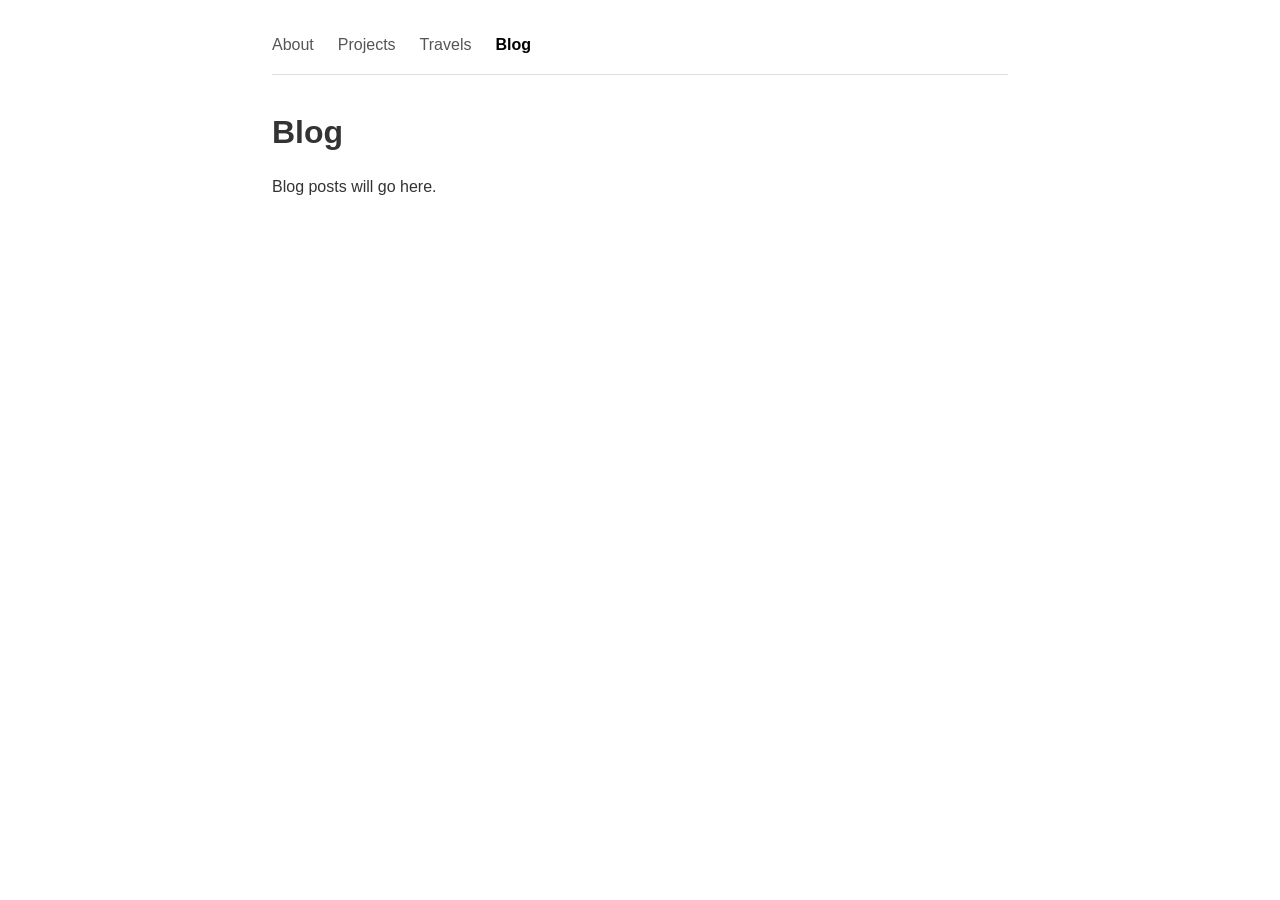
==== blog.html @ fbaeb0ab "Add site structure with About, Projects, Travels, and Blog pages" ====
<!DOCTYPE html>
<html lang="en">
<head>
    <meta charset="UTF-8">
    <meta name="viewport" content="width=device-width, initial-scale=1.0">
    <title>Blog - JP Sayre</title>
    <link rel="stylesheet" href="styles.css">
</head>
<body>
    <nav>
        <a href="index.html">About</a>
        <a href="projects.html">Projects</a>
        <a href="travels.html">Travels</a>
        <a href="blog.html" class="active">Blog</a>
    </nav>
    <main>
        <h1>Blog</h1>
        <p>Blog posts will go here.</p>
    </main>
</body>
</html>
---- styles.css ----
* {
    margin: 0;
    padding: 0;
    box-sizing: border-box;
}

body {
    font-family: -apple-system, BlinkMacSystemFont, "Segoe UI", Roboto, sans-serif;
    line-height: 1.6;
    color: #333;
    max-width: 800px;
    margin: 0 auto;
    padding: 2rem;
}

nav {
    display: flex;
    gap: 1.5rem;
    margin-bottom: 2rem;
    border-bottom: 1px solid #ddd;
    padding-bottom: 1rem;
}

nav a {
    text-decoration: none;
    color: #555;
}

nav a.active {
    color: #000;
    font-weight: 600;
}

nav a:hover {
    color: #000;
}

h1 {
    margin-bottom: 1rem;
}

p {
    margin-bottom: 1rem;
}
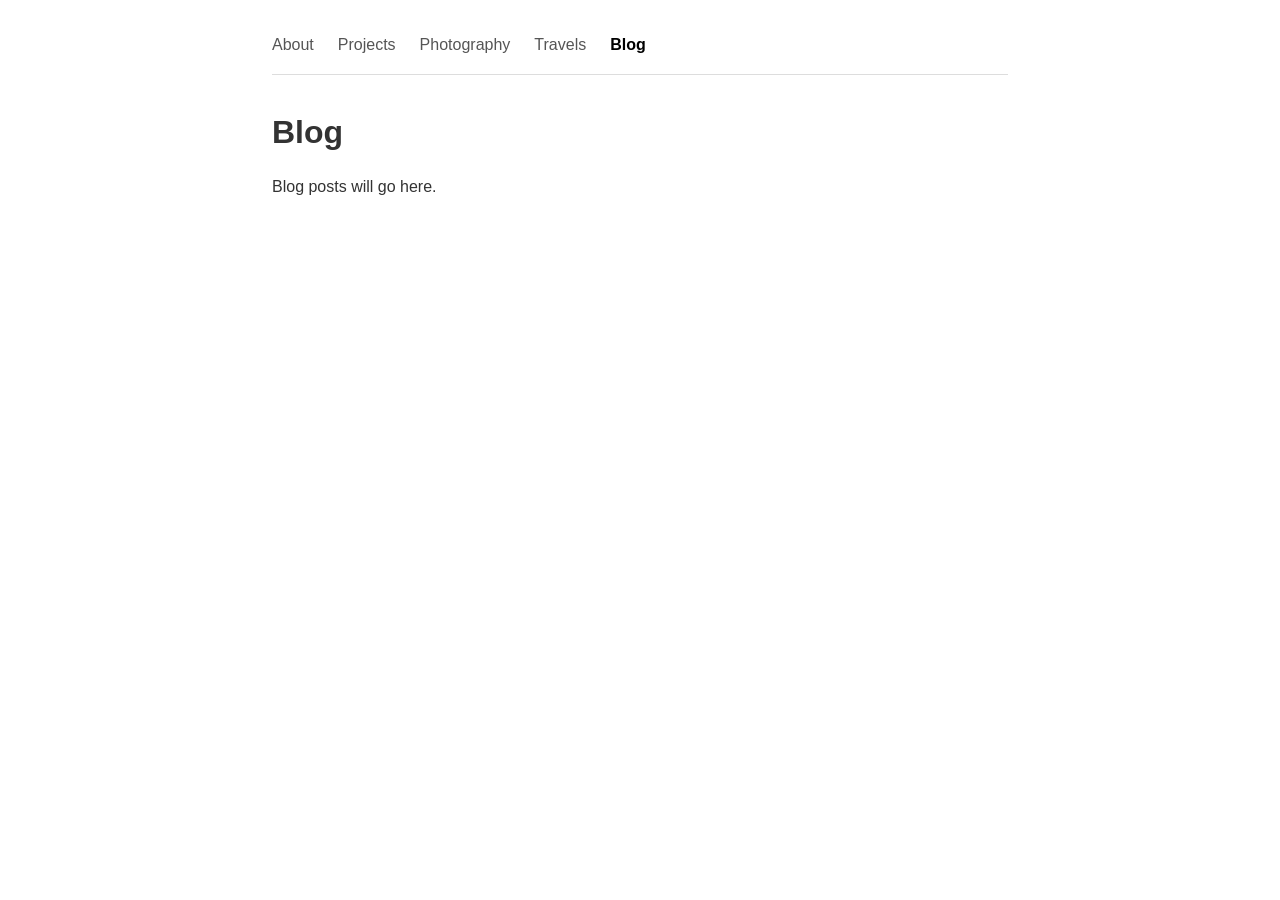
==== commit 8aed81dc: "Add photography page with gallery and lightbox, add Cozumel" ====
--- a/blog.html
+++ b/blog.html
@@ -10,6 +10,7 @@
     <nav>
         <a href="index.html">About</a>
         <a href="projects.html">Projects</a>
+        <a href="photography.html">Photography</a>
         <a href="travels.html">Travels</a>
         <a href="blog.html" class="active">Blog</a>
     </nav>
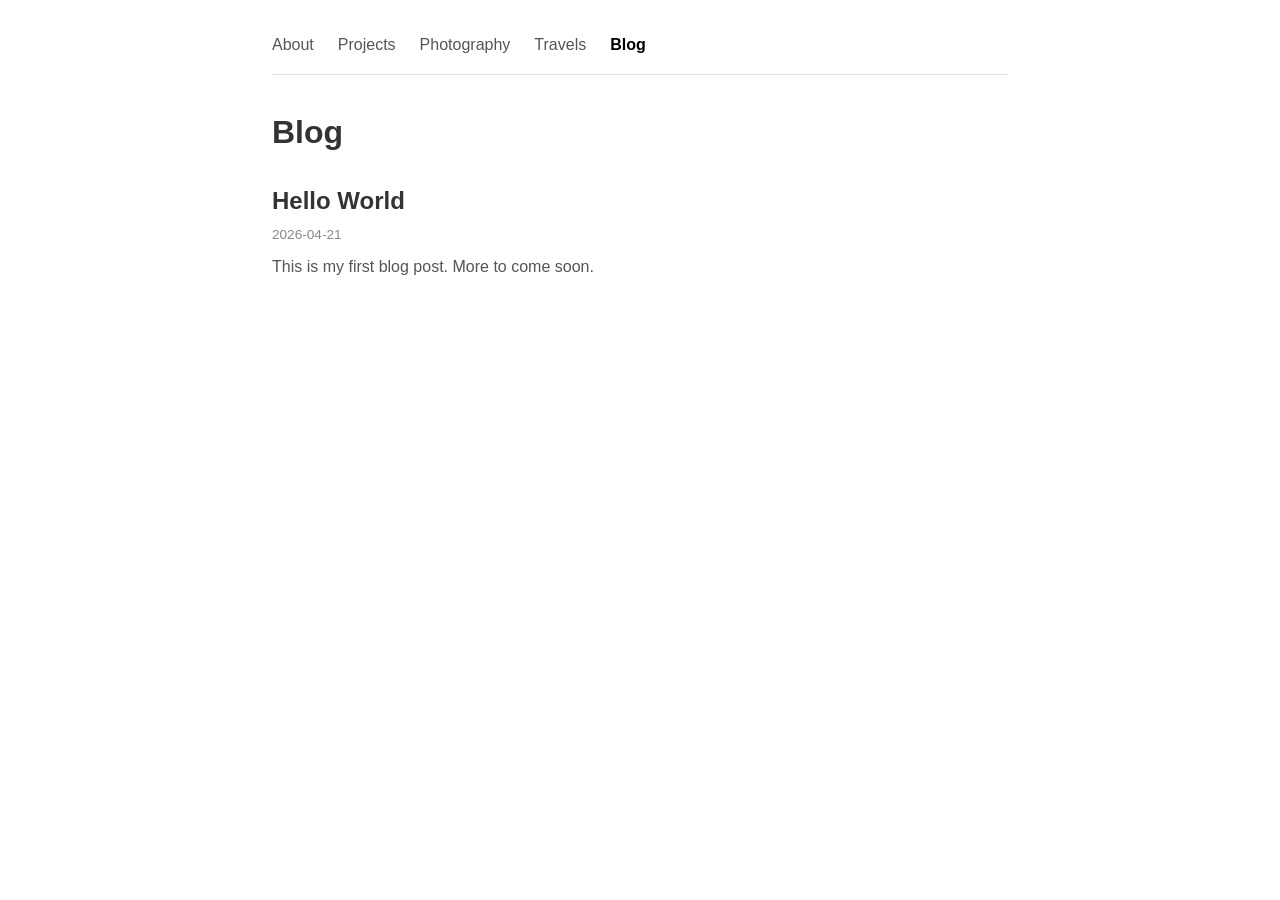
==== commit e096c2f7: "Add blog system with markdown posts and build script" ====
--- a/blog.html
+++ b/blog.html
@@ -3,8 +3,40 @@
 <head>
     <meta charset="UTF-8">
     <meta name="viewport" content="width=device-width, initial-scale=1.0">
-    <title>Blog - JP Sayre</title>
+    <title>Blog - Jeff Sayre</title>
     <link rel="stylesheet" href="styles.css">
+    <style>
+        .blog-post {
+            margin-bottom: 2rem;
+            padding-bottom: 1.5rem;
+            border-bottom: 1px solid #eee;
+        }
+        .blog-post:last-child {
+            border-bottom: none;
+        }
+        .blog-post h2 {
+            margin-bottom: 0.25rem;
+        }
+        .blog-post h2 a {
+            text-decoration: none;
+            color: #333;
+        }
+        .blog-post h2 a:hover {
+            color: #000;
+        }
+        .blog-date {
+            color: #888;
+            font-size: 0.85rem;
+            margin-bottom: 0.5rem;
+        }
+        .blog-summary {
+            color: #555;
+        }
+        .empty-state {
+            color: #888;
+            font-style: italic;
+        }
+    </style>
 </head>
 <body>
     <nav>
@@ -16,7 +48,26 @@
     </nav>
     <main>
         <h1>Blog</h1>
-        <p>Blog posts will go here.</p>
+        <div id="blog-list"></div>
     </main>
+
+    <script src="blog-data.js"></script>
+    <script>
+        var list = document.getElementById("blog-list");
+
+        if (!BLOG_POSTS || BLOG_POSTS.length === 0) {
+            list.innerHTML = '<p class="empty-state">Posts coming soon.</p>';
+        } else {
+            BLOG_POSTS.forEach(function(post) {
+                var div = document.createElement("div");
+                div.className = "blog-post";
+                div.innerHTML =
+                    '<h2><a href="' + post.url + '">' + post.title + '</a></h2>' +
+                    '<div class="blog-date">' + post.date + '</div>' +
+                    '<p class="blog-summary">' + post.summary + '</p>';
+                list.appendChild(div);
+            });
+        }
+    </script>
 </body>
 </html>
--- a/styles.css
+++ b/styles.css
@@ -15,7 +15,8 @@
 
 nav {
     display: flex;
-    gap: 1.5rem;
+    flex-wrap: wrap;
+    gap: 0.75rem 1.5rem;
     margin-bottom: 2rem;
     border-bottom: 1px solid #ddd;
     padding-bottom: 1rem;
@@ -39,6 +40,69 @@
     margin-bottom: 1rem;
 }
 
+h2 {
+    margin-top: 1.5rem;
+    margin-bottom: 0.5rem;
+}
+
 p {
     margin-bottom: 1rem;
 }
+
+ul {
+    padding-left: 1.5rem;
+    margin-bottom: 1rem;
+}
+
+.about-photo {
+    position: absolute;
+    left: -125px;
+}
+
+.about-photo img {
+    width: 105px;
+    height: 105px;
+    object-fit: cover;
+    border-radius: 50%;
+    display: block;
+}
+
+main {
+    position: relative;
+}
+
+.project {
+    margin-bottom: 2.5rem;
+    padding-bottom: 2rem;
+    border-bottom: 1px solid #eee;
+}
+
+.project h2 {
+    margin-bottom: 0.25rem;
+}
+
+.project h3 {
+    margin-top: 1rem;
+    margin-bottom: 0.5rem;
+    font-size: 1rem;
+}
+
+.project ul {
+    padding-left: 1.5rem;
+}
+
+.project li {
+    margin-bottom: 0.25rem;
+}
+
+@media (max-width: 600px) {
+    body {
+        padding: 1rem;
+    }
+
+    .about-photo {
+        position: static;
+        text-align: center;
+        margin-bottom: 1rem;
+    }
+}
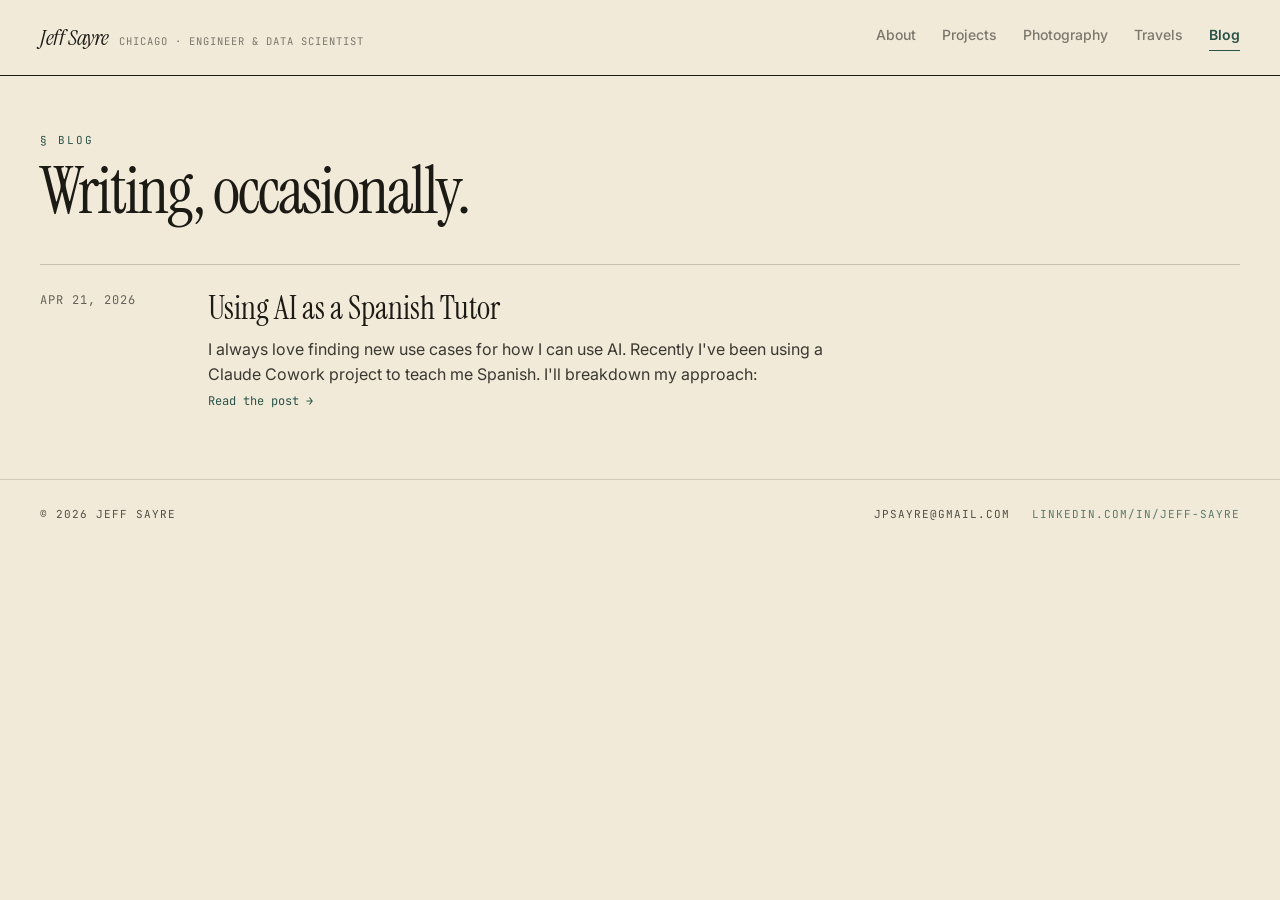
==== commit 24fb40dd: "Complete site redesign: Field Notes style with cream paper, serif display, pine accent" ====
--- a/blog.html
+++ b/blog.html
@@ -4,52 +4,40 @@
     <meta charset="UTF-8">
     <meta name="viewport" content="width=device-width, initial-scale=1.0">
     <title>Blog - Jeff Sayre</title>
+    <link rel="preconnect" href="https://fonts.googleapis.com">
+    <link rel="preconnect" href="https://fonts.gstatic.com" crossorigin>
+    <link href="https://fonts.googleapis.com/css2?family=Instrument+Serif:ital@0;1&family=Inter:wght@400;500;600;700&family=JetBrains+Mono:wght@400;500&display=swap" rel="stylesheet">
     <link rel="stylesheet" href="styles.css">
-    <style>
-        .blog-post {
-            margin-bottom: 2rem;
-            padding-bottom: 1.5rem;
-            border-bottom: 1px solid #eee;
-        }
-        .blog-post:last-child {
-            border-bottom: none;
-        }
-        .blog-post h2 {
-            margin-bottom: 0.25rem;
-        }
-        .blog-post h2 a {
-            text-decoration: none;
-            color: #333;
-        }
-        .blog-post h2 a:hover {
-            color: #000;
-        }
-        .blog-date {
-            color: #888;
-            font-size: 0.85rem;
-            margin-bottom: 0.5rem;
-        }
-        .blog-summary {
-            color: #555;
-        }
-        .empty-state {
-            color: #888;
-            font-style: italic;
-        }
-    </style>
 </head>
 <body>
     <nav>
-        <a href="index.html">About</a>
-        <a href="projects.html">Projects</a>
-        <a href="photography.html">Photography</a>
-        <a href="travels.html">Travels</a>
-        <a href="blog.html" class="active">Blog</a>
+        <div class="nav-brand">
+            <a href="index.html" class="name">Jeff Sayre</a>
+            <span class="subtitle">Chicago · engineer & data scientist</span>
+        </div>
+        <div class="nav-links">
+            <a href="index.html">About</a>
+            <a href="projects.html">Projects</a>
+            <a href="photography.html">Photography</a>
+            <a href="travels.html">Travels</a>
+            <a href="blog.html" class="active">Blog</a>
+        </div>
     </nav>
-    <main>
-        <h1>Blog</h1>
-        <div id="blog-list"></div>
-    </main>
+
+    <div class="title-block">
+        <div class="section-label">§ Blog</div>
+        <h1 class="page-title">Writing, occasionally.</h1>
+    </div>
+
+    <div style="padding: 16px 40px 40px;" id="blog-list"></div>
+
+    <footer>
+        <span>© 2026 Jeff Sayre</span>
+        <div class="footer-links">
+            <span>jpsayre@gmail.com</span>
+            <a href="https://www.linkedin.com/in/jeff-sayre-b3ab8924/" target="_blank">linkedin.com/in/jeff-sayre</a>
+        </div>
+    </footer>
 
     <script src="blog-data.js"></script>
     <script>
@@ -59,12 +47,19 @@
             list.innerHTML = '<p class="empty-state">Posts coming soon.</p>';
         } else {
             BLOG_POSTS.forEach(function(post) {
+                var parts = post.date.split("-");
+                var months = ["Jan","Feb","Mar","Apr","May","Jun","Jul","Aug","Sep","Oct","Nov","Dec"];
+                var dateStr = months[parseInt(parts[1]) - 1] + " " + parseInt(parts[2]) + ", " + parts[0];
+
                 var div = document.createElement("div");
                 div.className = "blog-post";
                 div.innerHTML =
-                    '<h2><a href="' + post.url + '">' + post.title + '</a></h2>' +
-                    '<div class="blog-date">' + post.date + '</div>' +
-                    '<p class="blog-summary">' + post.summary + '</p>';
+                    '<div class="blog-date">' + dateStr + '</div>' +
+                    '<div>' +
+                        '<a href="' + post.url + '" class="blog-title">' + post.title + '</a>' +
+                        '<p class="blog-summary">' + post.summary + '</p>' +
+                        '<a href="' + post.url + '" class="blog-read-more">Read the post →</a>' +
+                    '</div>';
                 list.appendChild(div);
             });
         }
--- a/styles.css
+++ b/styles.css
@@ -1,3 +1,19 @@
+/* Design tokens */
+:root {
+    --paper: #f1ead9;
+    --ink: #1c1a14;
+    --accent: #2a5347;
+    --rule-strong: rgba(28,26,20,1);
+    --rule-soft: rgba(28,26,20,0.2);
+    --rule-dotted: rgba(28,26,20,0.3);
+    --photo-bg: #d8ceba;
+    --globe-dark: #1c1a14;
+    --globe-pin: #e8a866;
+    --font-serif: "Instrument Serif", "Source Serif 4", Georgia, serif;
+    --font-sans: Inter, "Helvetica Neue", system-ui, sans-serif;
+    --font-mono: "JetBrains Mono", ui-monospace, monospace;
+}
+
 * {
     margin: 0;
     padding: 0;
@@ -5,104 +21,724 @@
 }
 
 body {
-    font-family: -apple-system, BlinkMacSystemFont, "Segoe UI", Roboto, sans-serif;
+    font-family: var(--font-sans);
+    font-size: 15.5px;
     line-height: 1.6;
-    color: #333;
-    max-width: 800px;
-    margin: 0 auto;
-    padding: 2rem;
-}
-
+    color: var(--ink);
+    background: var(--paper);
+}
+
+a {
+    color: var(--accent);
+    text-decoration: underline;
+    text-underline-offset: 3px;
+}
+
+/* Nav */
 nav {
     display: flex;
+    align-items: center;
+    justify-content: space-between;
+    padding: 20px 40px;
+    border-bottom: 1px solid var(--ink);
+    position: sticky;
+    top: 0;
+    background: var(--paper);
+    z-index: 10;
+}
+
+.nav-brand {
+    display: flex;
+    align-items: baseline;
+    gap: 10px;
+}
+
+.nav-brand .name {
+    font-family: var(--font-serif);
+    font-size: 22px;
+    letter-spacing: -0.4px;
+    font-style: italic;
+    text-decoration: none;
+    color: var(--ink);
+}
+
+.nav-brand .subtitle {
+    font-family: var(--font-mono);
+    font-size: 10.5px;
+    text-transform: uppercase;
+    opacity: 0.55;
+    letter-spacing: 1px;
+}
+
+.nav-links {
+    display: flex;
+    gap: 26px;
+    font-size: 14px;
+}
+
+.nav-links a {
+    text-decoration: none;
+    color: rgba(28,26,20,0.55);
+    font-weight: 500;
+    padding-bottom: 3px;
+    border-bottom: 1.5px solid transparent;
+}
+
+.nav-links a.active {
+    color: var(--accent);
+    font-weight: 600;
+    border-bottom-color: var(--accent);
+}
+
+.nav-links a:hover {
+    color: var(--accent);
+}
+
+/* Footer */
+footer {
+    padding: 26px 40px;
+    border-top: 1px solid var(--rule-soft);
+    display: flex;
+    justify-content: space-between;
+    align-items: center;
+    font-family: var(--font-mono);
+    font-size: 11px;
+    text-transform: uppercase;
+    letter-spacing: 1px;
+    opacity: 0.75;
+}
+
+footer a {
+    color: var(--accent);
+    text-decoration: none;
+}
+
+footer .footer-links {
+    display: flex;
+    gap: 22px;
+}
+
+/* Section label pattern */
+.section-label {
+    font-family: var(--font-mono);
+    font-size: 11px;
+    text-transform: uppercase;
+    color: var(--accent);
+    letter-spacing: 2px;
+}
+
+/* Page titles */
+.page-title {
+    font-family: var(--font-serif);
+    font-size: 66px;
+    line-height: 1;
+    letter-spacing: -2px;
+    font-weight: 400;
+    margin-top: 8px;
+}
+
+/* Section row (2-col layout) */
+.section-row {
+    display: grid;
+    grid-template-columns: 180px 1fr;
+    gap: 44px;
+    padding: 28px 40px 8px;
+}
+
+.section-row .section-label {
+    padding-top: 16px;
+    border-top: 1px solid var(--rule-soft);
+}
+
+.section-row .section-content {
+    padding-top: 16px;
+    border-top: 1px solid var(--rule-soft);
+}
+
+/* About page */
+.about-hero {
+    padding: 56px 40px 40px;
+    display: grid;
+    grid-template-columns: 180px 1fr;
+    gap: 44px;
+    align-items: start;
+}
+
+.about-photo-wrap {
+    position: relative;
+}
+
+.about-photo-shadow {
+    position: absolute;
+    inset: 10px -10px -10px 10px;
+    background: var(--accent);
+    opacity: 0.15;
+}
+
+.about-photo-wrap img {
+    position: relative;
+    width: 100%;
+    display: block;
+    filter: saturate(0.95) contrast(1.04);
+}
+
+.about-contact {
+    font-family: var(--font-mono);
+    font-size: 10px;
+    text-transform: uppercase;
+    opacity: 0.6;
+    letter-spacing: 1px;
+    margin-top: 10px;
+    line-height: 1.6;
+}
+
+.about-contact a {
+    color: inherit;
+    text-decoration: none;
+}
+
+.about-intro {
+    margin-top: 28px;
+    max-width: 680px;
+    font-size: 16.5px;
+    line-height: 1.65;
+}
+
+.about-intro p {
+    margin: 0;
+}
+
+.about-intro p + p {
+    margin-top: 14px;
+}
+
+/* Skills list */
+.skills-list {
+    list-style: none;
+    padding: 0;
+    margin: 0;
+    font-size: 15.5px;
+    line-height: 1.9;
+}
+
+/* Education grid */
+.edu-entry {
+    display: grid;
+    grid-template-columns: 1fr auto 60px;
+    align-items: baseline;
+    gap: 16px;
+    padding: 6px 0;
+    font-size: 15.5px;
+}
+
+.edu-degree {
+    font-family: var(--font-serif);
+    font-size: 20px;
+    font-style: italic;
+}
+
+.edu-school {
+    opacity: 0.7;
+}
+
+.edu-year {
+    font-family: var(--font-mono);
+    font-size: 12px;
+    opacity: 0.6;
+    text-align: right;
+}
+
+/* Interest pills */
+.interest-text {
+    max-width: 680px;
+    font-size: 16.5px;
+    line-height: 1.65;
+}
+
+.interest-pills {
+    display: flex;
     flex-wrap: wrap;
-    gap: 0.75rem 1.5rem;
-    margin-bottom: 2rem;
-    border-bottom: 1px solid #ddd;
-    padding-bottom: 1rem;
-}
-
-nav a {
+    gap: 8px;
+    margin-top: 18px;
+}
+
+.interest-pills span {
+    font-family: var(--font-mono);
+    font-size: 11px;
+    padding: 4px 10px;
+    border-radius: 100px;
+    border: 1px solid rgba(28,26,20,0.3);
+    text-transform: uppercase;
+    letter-spacing: 1px;
+}
+
+/* Projects page */
+.title-block {
+    padding: 56px 40px 24px;
+}
+
+.sub-nav {
+    padding: 0 40px;
+    display: flex;
+    gap: 28px;
+    border-bottom: 1px solid var(--rule-soft);
+}
+
+.sub-nav a {
+    padding: 10px 0 14px;
+    font-size: 14.5px;
+    cursor: pointer;
+    color: rgba(28,26,20,0.55);
+    font-weight: 500;
+    border-bottom: 2px solid transparent;
+    margin-bottom: -1px;
     text-decoration: none;
-    color: #555;
-}
-
-nav a.active {
-    color: #000;
+}
+
+.sub-nav a.active {
+    color: var(--ink);
     font-weight: 600;
-}
-
-nav a:hover {
-    color: #000;
-}
-
-h1 {
+    border-bottom-color: var(--accent);
+}
+
+.sub-nav a:hover {
+    color: var(--ink);
+}
+
+.sub-nav .count {
+    font-family: var(--font-mono);
+    font-size: 11px;
+    opacity: 0.6;
+    margin-left: 4px;
+}
+
+.project-section {
+    display: none;
+    padding: 20px 40px 48px;
+}
+
+.project-section.active {
+    display: block;
+}
+
+/* Ledger row */
+.ledger-row {
+    display: grid;
+    grid-template-columns: 60px 1fr 100px;
+    gap: 28px;
+    align-items: baseline;
+    padding: 22px 0;
+}
+
+.ledger-row + .ledger-row {
+    border-top: 1px dotted var(--rule-dotted);
+}
+
+.ledger-num {
+    font-family: var(--font-mono);
+    font-size: 12px;
+    opacity: 0.55;
+}
+
+.ledger-title {
+    font-family: var(--font-serif);
+    font-size: 26px;
+    line-height: 1.15;
+    font-weight: 500;
+}
+
+.ledger-note {
+    font-size: 14.5px;
+    opacity: 0.8;
+    margin-top: 4px;
+}
+
+.ledger-year {
+    font-family: var(--font-mono);
+    font-size: 12px;
+    opacity: 0.65;
+    text-align: right;
+}
+
+.ledger-details {
+    margin-top: 12px;
+    font-size: 15px;
+    line-height: 1.6;
+    max-width: 640px;
+    display: none;
+}
+
+.ledger-details.open {
+    display: block;
+}
+
+.ledger-details p {
+    margin-bottom: 10px;
+    opacity: 0.85;
+}
+
+.ledger-details h4 {
+    font-family: var(--font-mono);
+    font-size: 11px;
+    text-transform: uppercase;
+    letter-spacing: 1.5px;
+    margin: 12px 0 6px;
+    opacity: 0.6;
+}
+
+.ledger-details ul {
+    padding-left: 1.2rem;
+    margin-bottom: 8px;
+}
+
+.ledger-details li {
+    margin-bottom: 2px;
+    font-size: 14.5px;
+}
+
+.ledger-row {
+    cursor: pointer;
+}
+
+/* Photography */
+.photo-grid {
+    padding: 16px 40px 40px;
+    display: grid;
+    grid-template-columns: repeat(3, 1fr);
+    gap: 8px;
+}
+
+.photo-tile {
+    aspect-ratio: 4 / 3;
+    overflow: hidden;
+    border-radius: 2px;
+    background: var(--photo-bg);
+    cursor: pointer;
+}
+
+.photo-tile.tall {
+    aspect-ratio: 3 / 5;
+    grid-row: span 2;
+}
+
+.photo-tile img {
+    width: 100%;
+    height: 100%;
+    object-fit: cover;
+    filter: saturate(0.92) contrast(1.03);
+    transition: transform 0.4s ease;
+}
+
+.photo-tile:hover img {
+    transform: scale(1.03);
+}
+
+/* Travels globe container */
+.globe-wrap {
+    padding: 20px 40px 40px;
+}
+
+#globe-container {
+    background: var(--globe-dark);
+    border-radius: 4px;
+    height: 460px;
+    position: relative;
+    overflow: hidden;
+}
+
+.globe-caption {
+    position: absolute;
+    bottom: 18px;
+    left: 20px;
+    font-family: var(--font-mono);
+    font-size: 11px;
+    text-transform: uppercase;
+    letter-spacing: 1.5px;
+    opacity: 0.7;
+    color: var(--paper);
+    z-index: 5;
+}
+
+/* Blog */
+.blog-post {
+    padding: 26px 0;
+    border-top: 1px solid var(--rule-soft);
+    display: grid;
+    grid-template-columns: 140px 1fr;
+    gap: 28px;
+    align-items: start;
+}
+
+.blog-date {
+    font-family: var(--font-mono);
+    font-size: 12px;
+    text-transform: uppercase;
+    letter-spacing: 1px;
+    opacity: 0.65;
+}
+
+.blog-title {
+    font-family: var(--font-serif);
+    font-size: 32px;
+    line-height: 1.1;
+    font-weight: 500;
+    text-decoration: none;
+    color: var(--ink);
+}
+
+.blog-title:hover {
+    color: var(--accent);
+}
+
+.blog-summary {
+    margin-top: 10px;
+    font-size: 16px;
+    line-height: 1.6;
+    max-width: 640px;
+    opacity: 0.85;
+}
+
+.blog-read-more {
+    font-family: var(--font-mono);
+    font-size: 12px;
+    color: var(--accent);
+    margin-top: 12px;
+    text-decoration: none;
+}
+
+/* Blog post page */
+.post-back {
+    font-family: var(--font-mono);
+    font-size: 12px;
+    margin-bottom: 1.5rem;
+    display: inline-block;
+}
+
+.post-date {
+    font-family: var(--font-mono);
+    font-size: 12px;
+    text-transform: uppercase;
+    letter-spacing: 1px;
+    opacity: 0.65;
+    margin-bottom: 1.5rem;
+}
+
+.post-content {
+    max-width: 680px;
+    font-size: 16.5px;
+    line-height: 1.65;
+}
+
+.post-content p {
     margin-bottom: 1rem;
 }
 
-h2 {
-    margin-top: 1.5rem;
-    margin-bottom: 0.5rem;
-}
-
-p {
+.post-content img {
+    max-width: 100%;
+    border-radius: 4px;
+    margin: 1rem 0;
+}
+
+.post-content h1 {
+    font-family: var(--font-serif);
+    font-size: 40px;
+    line-height: 1.1;
+    font-weight: 400;
+    letter-spacing: -1px;
     margin-bottom: 1rem;
 }
 
-ul {
-    padding-left: 1.5rem;
-    margin-bottom: 1rem;
-}
-
-.about-photo {
+/* Lightbox */
+.lightbox {
+    display: none;
+    position: fixed;
+    top: 0;
+    left: 0;
+    width: 100%;
+    height: 100%;
+    background: rgba(0,0,0,0.95);
+    z-index: 1000;
+    flex-direction: column;
+    justify-content: center;
+    align-items: center;
+}
+
+.lightbox.active {
+    display: flex;
+}
+
+.lightbox img {
+    max-width: 85%;
+    max-height: 75vh;
+    object-fit: contain;
+    border-radius: 4px;
+}
+
+.lightbox-close {
     position: absolute;
-    left: -125px;
-}
-
-.about-photo img {
-    width: 105px;
-    height: 105px;
-    object-fit: cover;
-    border-radius: 50%;
-    display: block;
-}
-
-main {
-    position: relative;
-}
-
-.project {
-    margin-bottom: 2.5rem;
-    padding-bottom: 2rem;
-    border-bottom: 1px solid #eee;
-}
-
-.project h2 {
-    margin-bottom: 0.25rem;
-}
-
-.project h3 {
-    margin-top: 1rem;
-    margin-bottom: 0.5rem;
-    font-size: 1rem;
-}
-
-.project ul {
-    padding-left: 1.5rem;
-}
-
-.project li {
-    margin-bottom: 0.25rem;
-}
-
-@media (max-width: 600px) {
-    body {
-        padding: 1rem;
-    }
-
-    .about-photo {
-        position: static;
-        text-align: center;
-        margin-bottom: 1rem;
-    }
-}
+    top: 1.25rem;
+    right: 1.5rem;
+    color: #fff;
+    font-size: 2rem;
+    cursor: pointer;
+    opacity: 0.7;
+    background: none;
+    border: none;
+}
+
+.lightbox-close:hover {
+    opacity: 1;
+}
+
+.lightbox-nav {
+    position: absolute;
+    top: 50%;
+    transform: translateY(-50%);
+    color: #fff;
+    font-size: 2.5rem;
+    cursor: pointer;
+    opacity: 0.5;
+    background: none;
+    border: none;
+    padding: 1rem;
+    user-select: none;
+}
+
+.lightbox-nav:hover {
+    opacity: 1;
+}
+
+.lightbox-prev { left: 1rem; }
+.lightbox-next { right: 1rem; }
+
+.lightbox-counter {
+    position: absolute;
+    top: 1.5rem;
+    left: 1.5rem;
+    color: #888;
+    font-size: 0.85rem;
+    font-family: var(--font-mono);
+}
+
+.lightbox-info {
+    margin-top: 1.25rem;
+    text-align: center;
+    color: #fff;
+    max-width: 600px;
+}
+
+.lightbox-title {
+    font-size: 1.1rem;
+    font-weight: 600;
+}
+
+.lightbox-location {
+    font-size: 0.9rem;
+    color: #aaa;
+    margin-top: 0.25rem;
+}
+
+.lightbox-description {
+    font-size: 0.9rem;
+    color: #ccc;
+    margin-top: 0.5rem;
+    line-height: 1.5;
+}
+
+/* Empty state */
+.empty-state {
+    color: rgba(28,26,20,0.5);
+    font-style: italic;
+}
+
+/* Mobile */
+@media (max-width: 768px) {
+    nav {
+        flex-direction: column;
+        align-items: flex-start;
+        gap: 10px;
+        padding: 16px 20px;
+    }
+
+    .nav-links {
+        gap: 16px;
+        flex-wrap: wrap;
+        font-size: 13px;
+    }
+
+    .about-hero {
+        grid-template-columns: 1fr;
+        padding: 40px 20px 20px;
+    }
+
+    .about-photo-wrap {
+        max-width: 160px;
+    }
+
+    .section-row {
+        grid-template-columns: 1fr;
+        gap: 12px;
+        padding: 20px 20px 8px;
+    }
+
+    .page-title {
+        font-size: 40px;
+        letter-spacing: -1px;
+    }
+
+    .title-block,
+    .globe-wrap {
+        padding-left: 20px;
+        padding-right: 20px;
+    }
+
+    .sub-nav {
+        padding: 0 20px;
+        gap: 16px;
+        overflow-x: auto;
+    }
+
+    .project-section {
+        padding: 16px 20px 40px;
+    }
+
+    .ledger-row {
+        grid-template-columns: 1fr;
+        gap: 4px;
+    }
+
+    .ledger-num {
+        display: none;
+    }
+
+    .ledger-year {
+        text-align: left;
+        margin-top: 4px;
+    }
+
+    .photo-grid {
+        grid-template-columns: repeat(2, 1fr);
+        padding: 12px 20px 20px;
+        gap: 6px;
+    }
+
+    .blog-post {
+        grid-template-columns: 1fr;
+        gap: 4px;
+    }
+
+    .edu-entry {
+        grid-template-columns: 1fr;
+        gap: 2px;
+    }
+
+    footer {
+        flex-direction: column;
+        gap: 8px;
+        padding: 20px;
+    }
+
+    #globe-container {
+        height: 300px;
+    }
+}
